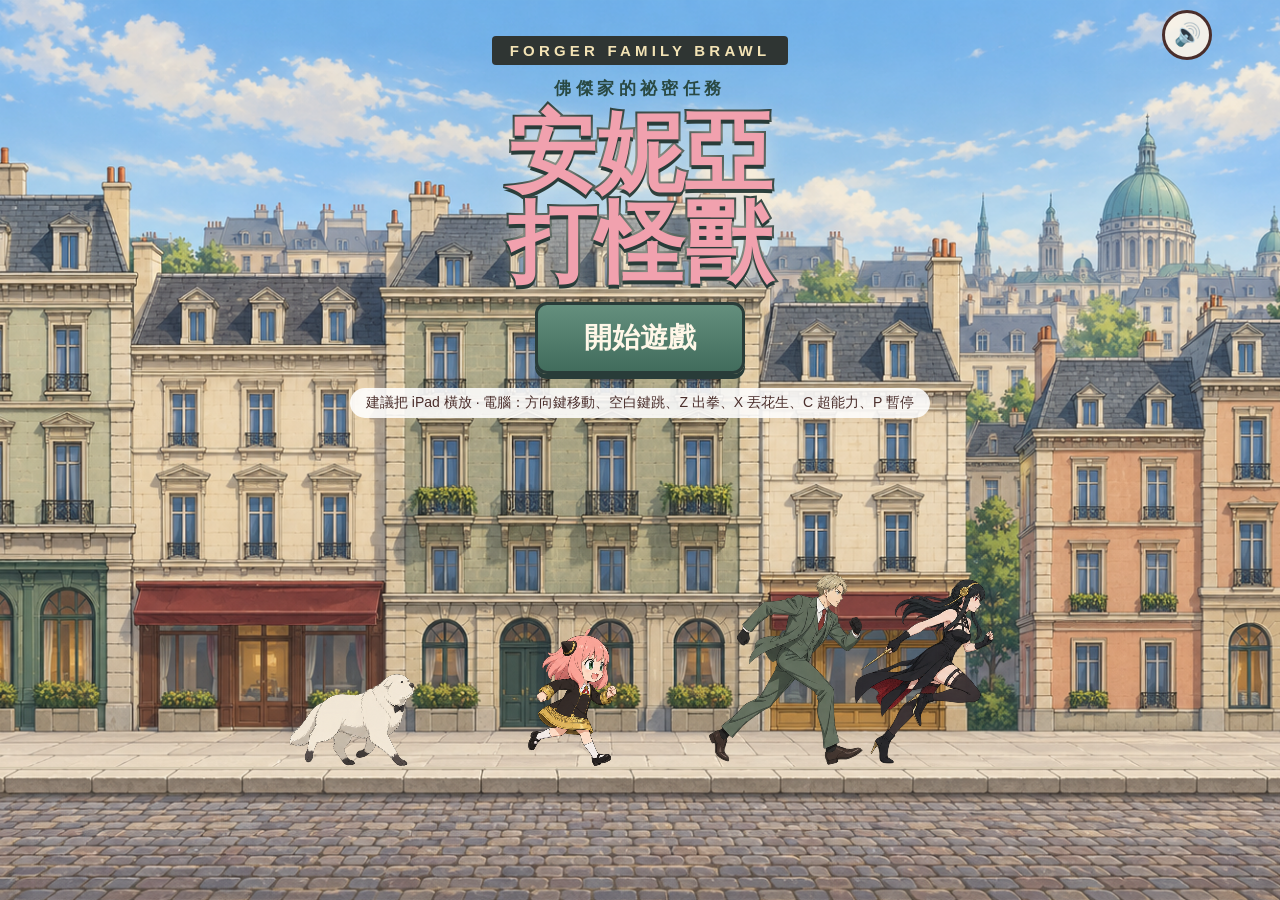
==== monster/index.html @ e6224e76 "安妮亞的遊戲樂園：女孩風首頁（3D 賽車、打怪獸，附 QR Code） Co-Authored-By: Claude Opus 5.5 <noreply@anthropic.com>" ====
<!doctype html>
<html lang="zh-Hant">
<head>
<meta charset="utf-8">
<meta name="viewport" content="width=device-width, initial-scale=1, maximum-scale=1, user-scalable=no, viewport-fit=cover">
<meta name="apple-mobile-web-app-capable" content="yes">
<meta name="mobile-web-app-capable" content="yes">
<meta name="apple-mobile-web-app-status-bar-style" content="black-translucent">
<meta name="apple-mobile-web-app-title" content="安妮亞打怪獸">
<meta name="theme-color" content="#5f8f74">
<link rel="apple-touch-icon" href="img/icon-180.png">
<link rel="manifest" href="manifest.webmanifest">
<title>安妮亞打怪獸</title>
<link rel="stylesheet" href="style.css?v=20261101-phone">
</head>
<body>
<canvas id="c"></canvas>
<div id="safe"></div>

<div id="title" class="screen">
  <div class="logo">
    <span class="logo-sub">FORGER FAMILY BRAWL</span>
    <span class="logo-kicker">佛傑家的祕密任務</span>
    <h1>安妮亞<br>打怪獸</h1>
  </div>
  <button id="btnStart" class="big-btn">開始遊戲</button>
  <p class="hint">建議把 iPad 橫放 · 電腦：方向鍵移動、空白鍵跳、Z 出拳、X 丟花生、C 超能力、P 暫停</p>
</div>

<div id="map" class="screen hidden">
  <h2 class="sel-title">選擇關卡</h2>
  <div id="levels" class="levels"></div>
  <div class="row-btns">
    <button id="btnBackTitle" class="small-btn">← 返回</button>
    <div class="seg" id="diff">
      <span>難度</span>
      <button data-v="0">簡單</button>
      <button data-v="1">普通</button>
    </div>
  </div>
</div>

<div id="pad" class="hidden">
  <div class="pad-left">
    <button class="ctl" data-k="left" aria-label="往左">◀</button>
    <button class="ctl" data-k="right" aria-label="往右">▶</button>
  </div>
  <div class="pad-right">
    <button class="ctl b-super" id="btnSuper" data-k="super">超能力</button>
    <button class="ctl b-throw" data-k="throw">花生</button>
    <button class="ctl b-punch" data-k="punch">拳</button>
    <button class="ctl b-jump" data-k="jump">跳</button>
  </div>
</div>

<button id="btnPause" class="pause-btn hidden" aria-label="暫停">II</button>
<button id="btnMute" class="mute-btn" aria-label="音效">🔊</button>

<div id="pause" class="screen dim hidden">
  <h2>暫停</h2>
  <button id="btnResume" class="big-btn">繼續</button>
  <div class="row-btns">
    <button id="btnRestart" class="small-btn">重新開始這關</button>
    <button id="btnQuit" class="small-btn">回關卡選擇</button>
  </div>
  <div class="howto">
    <b>怎麼玩</b>
    ◀ ▶ 移動 · 「跳」可以按兩下二段跳 · 「拳」連按三下是大絕拳<br>
    「花生」丟出花生 · 把壞人丟過來的東西用拳頭打回去！<br>
    打中壞人會集「超能力」，集滿就放心電感應波，還會叫家人來幫忙
  </div>
</div>

<div id="clear" class="screen dim hidden">
  <canvas width="240" height="250" class="clear-anya" data-portrait="anya" role="img" aria-label="安妮亞開心歡呼"></canvas>
  <h2>任務成功！</h2>
  <div id="clearStars" class="stars"></div>
  <p id="clearScore" class="score"></p>
  <div class="row-btns">
    <button id="btnMap2" class="small-btn">關卡選擇</button>
    <button id="btnNext" class="big-btn">下一關</button>
  </div>
</div>

<div id="over" class="screen dim hidden">
  <h2>哎呀…被打倒了</h2>
  <p class="score">別灰心，再來一次！</p>
  <div class="row-btns">
    <button id="btnMap3" class="small-btn">關卡選擇</button>
    <button id="btnBossRetry" class="small-btn">從魔王戰再試</button>
    <button id="btnRetry" class="big-btn">再試一次</button>
  </div>
</div>

<div id="ending" class="screen dim hidden">
  <canvas width="240" height="250" class="clear-anya" data-portrait="anya" role="img" aria-label="安妮亞開心歡呼"></canvas>
  <h2>全部任務完成！</h2>
  <p class="score">佛傑家一起守護了柏林特的和平！<br>安妮亞好開心，哇庫哇庫！</p>
  <button id="btnEndMap" class="big-btn">回關卡選擇</button>
</div>

<div id="rotate" class="screen hidden"><div class="rot">請把手機或 iPad 橫放來玩 ↻</div></div>

<script src="anime-art.js?v=20261101-phone"></script>
<script src="draw.js?v=20261101-phone"></script>
<script src="game.js?v=20261101-phone"></script>
</body>
</html>
---- monster/style.css ----
* { box-sizing: border-box; -webkit-tap-highlight-color: transparent; }
html, body {
  margin: 0; height: 100%; overflow: hidden; background: #bed4ce;
  font-family: -apple-system, "PingFang TC", "Noto Sans TC", "Microsoft JhengHei", sans-serif;
  color: #4a2e2b;
  user-select: none; -webkit-user-select: none; -webkit-touch-callout: none;
  touch-action: none; overscroll-behavior: none;
}
#c { position: fixed; inset: 0; width: 100%; height: 100%; display: block; }
#safe {
  position: fixed; visibility: hidden; pointer-events: none;
  padding: env(safe-area-inset-top) env(safe-area-inset-right) env(safe-area-inset-bottom) env(safe-area-inset-left);
}
.hidden { display: none !important; }
button { font-family: inherit; cursor: pointer; }

.screen {
  position: fixed; inset: 0;
  display: flex; flex-direction: column; align-items: center; justify-content: center; gap: 14px;
  padding: max(16px, env(safe-area-inset-top)) max(16px, env(safe-area-inset-right))
           max(16px, env(safe-area-inset-bottom)) max(16px, env(safe-area-inset-left));
}
.dim { background: rgba(40, 34, 40, .6); backdrop-filter: blur(4px); -webkit-backdrop-filter: blur(4px); color: #fff; }
.dim h2 { margin: 0; font-size: 44px; font-weight: 900; -webkit-text-stroke: 3px #4a2e2b; paint-order: stroke fill; }

/* 標題：仿原作海報的沉穩配色 */
#title { justify-content: flex-start; padding-top: max(36px, env(safe-area-inset-top)); }
.logo { text-align: center; }
.logo-sub {
  display: inline-block; background: #2f3533; color: #f3e3b5; font-weight: 900; letter-spacing: .28em;
  padding: 6px 18px; border-radius: 4px; font-size: 15px;
}
.logo-kicker { display: block; margin-top: 12px; color: #294943; font-size: 17px; font-weight: 800; letter-spacing: .26em; }
.logo h1 {
  margin: 8px 0 0; font-size: clamp(50px, 9vw, 88px); line-height: 1.02; font-weight: 900; color: #f1a1ae;
  -webkit-text-stroke: 4px #293c39; paint-order: stroke fill;
  text-shadow: 0 4px 0 #293c39, 0 8px 22px rgba(255,248,229,.7);
}
.hint { margin: 0; background: rgba(255,255,255,.88); padding: 6px 16px; border-radius: 99px; font-size: 14px; text-align: center; }

.big-btn {
  border: 3px solid #293c39; border-radius: 12px; padding: 14px 46px; font-size: 28px; font-weight: 900; color: #fff7e8;
  background: linear-gradient(#648f7d, #416c5c); box-shadow: 0 5px 0 #293c39;
}
.big-btn:active { transform: translateY(4px); box-shadow: 0 2px 0 #4a2e2b; }
.small-btn {
  border: 3px solid #4a2e2b; border-radius: 99px; padding: 9px 22px; font-size: 19px; font-weight: 800;
  color: #4a2e2b; background: #fdf6e8; box-shadow: 0 4px 0 #4a2e2b;
}
.small-btn:active { transform: translateY(3px); box-shadow: 0 1px 0 #4a2e2b; }
.row-btns { display: flex; gap: 14px; align-items: center; justify-content: center; flex-wrap: wrap; }

/* 關卡選擇 */
.sel-title {
  margin: 0; font-size: 28px; font-weight: 900; color: #fff; background: #5f8f74;
  padding: 6px 28px; border-radius: 6px; border: 3px solid #4a2e2b; box-shadow: 0 4px 0 #4a2e2b;
}
.levels { display: grid; grid-template-columns: repeat(4, 1fr); gap: 12px; width: 100%; max-width: 1000px; }
.lv-card {
  position: relative; border: 3px solid #4a2e2b; border-radius: 14px; padding: 12px 10px 10px; min-height: 170px;
  display: flex; flex-direction: column; align-items: center; justify-content: space-between; gap: 4px; text-align: center;
  color: #fff; box-shadow: 0 5px 0 #4a2e2b; font-family: inherit;
}
.lv-card:active { transform: translateY(3px); box-shadow: 0 2px 0 #4a2e2b; }
.th-city { background: linear-gradient(#53756366, #233e35e8), url('img/anime/city.png') center / cover; }
.th-school { background: linear-gradient(#84774e33, #5b4d27e8), url('img/anime/school.png') center / cover; }
.th-ship { background: linear-gradient(#aa6b4c44, #364f68e8), url('img/anime/ship.png') center / cover; }
.th-night { background: linear-gradient(#334b7633, #162337eb), url('img/anime/night.png') center / cover; }
.lv-no { font-size: 14px; font-weight: 800; background: rgba(0,0,0,.28); padding: 2px 10px; border-radius: 99px; }
.lv-name { font-size: 23px; font-weight: 900; -webkit-text-stroke: 2px #4a2e2b; paint-order: stroke fill; }
.lv-sub { font-size: 14px; font-weight: 700; }
.lv-boss { font-size: 13px; font-weight: 800; background: rgba(255,255,255,.88); color: #4a2e2b; padding: 2px 8px; border-radius: 6px; }
.lv-stars { font-size: 24px; color: #ffd84a; -webkit-text-stroke: 1px #4a2e2b; letter-spacing: 2px; }
.lv-card.locked { filter: grayscale(.85) brightness(.75); }
.lv-lock { position: absolute; inset: 0; display: flex; align-items: center; justify-content: center; font-size: 46px; }
.seg { display: flex; align-items: center; gap: 4px; background: #fdf6e8; border: 3px solid #4a2e2b; border-radius: 99px; padding: 4px; }
.seg span { font-weight: 900; padding: 0 8px 0 10px; }
.seg button { border: none; border-radius: 99px; padding: 7px 16px; font-size: 17px; font-weight: 800; background: transparent; color: #4a2e2b; }
.seg button.on { background: #f06c8e; color: #fff; }

/* 觸控按鈕 */
#pad { position: fixed; inset: 0; pointer-events: none; }
#pad .ctl {
  pointer-events: auto; position: absolute; border: 3px solid rgba(74,46,43,.85); border-radius: 50%;
  background: rgba(253,246,232,.72); color: #4a2e2b; font-weight: 900; display: flex; align-items: center; justify-content: center;
  touch-action: none; box-shadow: 0 4px 0 rgba(74,46,43,.6);
}
#pad .ctl.on { background: rgba(255,214,120,.92); transform: translateY(3px); box-shadow: 0 1px 0 rgba(74,46,43,.6); }
.pad-left .ctl { width: 104px; height: 104px; font-size: 40px; bottom: max(22px, env(safe-area-inset-bottom)); }
.pad-left .ctl[data-k="left"] { left: max(22px, env(safe-area-inset-left)); }
.pad-left .ctl[data-k="right"] { left: calc(max(22px, env(safe-area-inset-left)) + 120px); }
.pad-right .ctl { right: max(22px, env(safe-area-inset-right)); bottom: max(22px, env(safe-area-inset-bottom)); }
.b-jump { width: 110px; height: 110px; font-size: 32px; background: rgba(166,214,196,.8) !important; }
.b-jump.on { background: rgba(255,214,120,.92) !important; }
.b-punch { width: 110px; height: 110px; font-size: 36px; margin-right: 126px; background: rgba(255,170,190,.82) !important; }
.b-punch.on { background: rgba(255,214,120,.92) !important; }
#pad .b-punch { right: calc(max(22px, env(safe-area-inset-right)) + 126px); margin: 0; }
#pad .b-throw { width: 78px; height: 78px; font-size: 20px; bottom: calc(max(22px, env(safe-area-inset-bottom)) + 126px); right: calc(max(22px, env(safe-area-inset-right)) + 142px); }
#pad .b-super { width: 84px; height: 84px; font-size: 17px; bottom: calc(max(22px, env(safe-area-inset-bottom)) + 124px); right: calc(max(22px, env(safe-area-inset-right)) + 14px); opacity: .6; }
#pad .b-super.ready { opacity: 1; background: rgba(255,143,181,.95); color: #fff; animation: glow .6s ease-in-out infinite alternate; }
@keyframes glow { from { box-shadow: 0 0 0 0 rgba(255,143,181,.9), 0 4px 0 rgba(74,46,43,.6); } to { box-shadow: 0 0 22px 8px rgba(255,200,230,.9), 0 4px 0 rgba(74,46,43,.6); } }

.pause-btn, .mute-btn {
  position: fixed; top: max(10px, env(safe-area-inset-top)); width: 50px; height: 50px; border-radius: 50%;
  border: 3px solid #4a2e2b; background: rgba(253,246,232,.9); font-weight: 900; font-size: 20px; color: #4a2e2b; z-index: 5;
}
.pause-btn { right: max(10px, env(safe-area-inset-right)); }
.mute-btn { right: calc(max(10px, env(safe-area-inset-right)) + 58px); top: max(10px, env(safe-area-inset-top)); font-size: 22px; }
#pause .howto { background: rgba(255,255,255,.92); color: #4a2e2b; border-radius: 14px; padding: 10px 18px; font-size: 15px; line-height: 1.6; text-align: center; max-width: 640px; }
#pause .howto b { display: block; font-size: 17px; }

.clear-anya { height: min(34vh, 220px); filter: drop-shadow(0 6px 10px rgba(0,0,0,.35)); animation: hop .8s ease-in-out infinite alternate; }
@keyframes hop { to { transform: translateY(-10px) rotate(3deg); } }
.stars { font-size: 52px; color: #ffd84a; -webkit-text-stroke: 2px #4a2e2b; letter-spacing: 6px; line-height: 1; }
.score { margin: 0; font-size: 22px; font-weight: 800; text-align: center; line-height: 1.5; }
#rotate { background: #5f8f74; z-index: 20; }
.rot { font-size: 30px; font-weight: 900; color: #fff; background: rgba(0,0,0,.25); padding: 18px 28px; border-radius: 18px; }

@media (max-height: 560px) {
  .pad-left .ctl, .b-jump, .b-punch { width: 86px !important; height: 86px !important; }
  .pad-left .ctl[data-k="right"] { left: calc(max(22px, env(safe-area-inset-left)) + 100px); }
  #pad .b-punch { right: calc(max(22px, env(safe-area-inset-right)) + 104px); }
  #pad .b-throw { bottom: calc(max(22px, env(safe-area-inset-bottom)) + 102px); right: calc(max(22px, env(safe-area-inset-right)) + 116px); width: 66px; height: 66px; }
  #pad .b-super { bottom: calc(max(22px, env(safe-area-inset-bottom)) + 100px); width: 72px; height: 72px; }
  .lv-card { min-height: 140px; }
  .logo h1 { font-size: 56px; }
}

/* 手機版（橫放）：game.js 偵測到手機會在 <html> 加上 .phone */
html.phone .pad-left .ctl { width: 74px !important; height: 74px !important; font-size: 30px; bottom: max(12px, env(safe-area-inset-bottom)); }
html.phone .pad-left .ctl[data-k="left"] { left: max(14px, env(safe-area-inset-left)); }
html.phone .pad-left .ctl[data-k="right"] { left: calc(max(14px, env(safe-area-inset-left)) + 86px); }
html.phone #pad .b-jump, html.phone #pad .b-punch { width: 78px !important; height: 78px !important; font-size: 26px; bottom: max(12px, env(safe-area-inset-bottom)); }
html.phone #pad .b-jump { right: max(14px, env(safe-area-inset-right)); }
html.phone #pad .b-punch { right: calc(max(14px, env(safe-area-inset-right)) + 90px); }
html.phone #pad .b-throw { width: 58px; height: 58px; font-size: 15px; bottom: calc(max(12px, env(safe-area-inset-bottom)) + 92px); right: calc(max(14px, env(safe-area-inset-right)) + 100px); }
html.phone #pad .b-super { width: 62px; height: 62px; font-size: 13px; bottom: calc(max(12px, env(safe-area-inset-bottom)) + 90px); right: calc(max(14px, env(safe-area-inset-right)) + 10px); }
html.phone .pause-btn, html.phone .mute-btn { width: 42px; height: 42px; font-size: 17px; }
html.phone .mute-btn { right: calc(max(10px, env(safe-area-inset-right)) + 50px); }
html.phone .screen { gap: 8px; padding-top: max(10px, env(safe-area-inset-top)); padding-bottom: max(10px, env(safe-area-inset-bottom)); }
html.phone #title { padding-top: max(14px, env(safe-area-inset-top)); }
html.phone .logo-sub { font-size: 11px; padding: 4px 12px; }
html.phone .logo-kicker { font-size: 13px; margin-top: 6px; }
html.phone .logo h1 { font-size: 44px; margin-top: 10px; }
html.phone .hint { font-size: 12px; padding: 4px 12px; }
html.phone .big-btn { padding: 9px 30px; font-size: 21px; }
html.phone .small-btn { padding: 6px 16px; font-size: 15px; }
html.phone .sel-title { font-size: 20px; padding: 3px 18px; }
html.phone .levels { gap: 8px; }
html.phone .lv-card { min-height: 0; padding: 6px 6px 8px; gap: 2px; }
html.phone .lv-no { font-size: 11px; }
html.phone .lv-name { font-size: 17px; }
html.phone .lv-sub { font-size: 11px; }
html.phone .lv-boss { font-size: 10px; padding: 1px 5px; }
html.phone .lv-stars { font-size: 17px; }
html.phone .lv-lock { font-size: 32px; }
html.phone .seg button { padding: 4px 12px; font-size: 14px; }
html.phone .dim h2 { font-size: 30px; }
html.phone .clear-anya { height: 28vh; }
html.phone .stars { font-size: 34px; }
html.phone .score { font-size: 16px; }
html.phone #pause .howto { font-size: 12px; padding: 6px 12px; line-height: 1.5; }
html.phone .rot { font-size: 22px; }
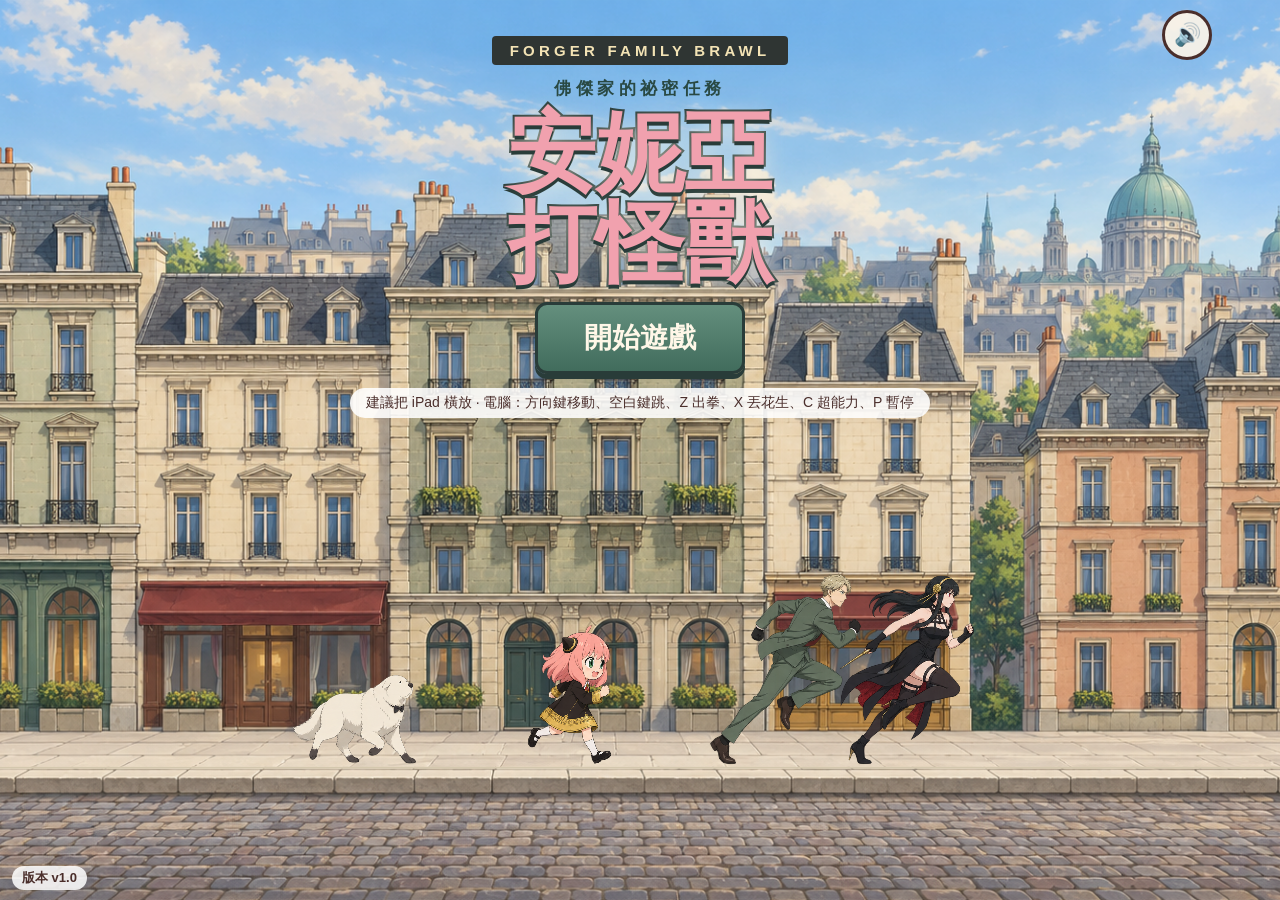
==== commit 931b2f6b: "打怪獸 v1.0：加入版本號與新版提示，離線快取改為網路優先 Co-Authored-By: Claude Opus 5.5 <noreply@anthropic.com>" ====
--- a/monster/index.html
+++ b/monster/index.html
@@ -11,7 +11,7 @@
 <link rel="apple-touch-icon" href="img/icon-180.png">
 <link rel="manifest" href="manifest.webmanifest">
 <title>安妮亞打怪獸</title>
-<link rel="stylesheet" href="style.css?v=20261101-phone">
+<link rel="stylesheet" href="style.css?v=20261101-ver">
 </head>
 <body>
 <canvas id="c"></canvas>
@@ -24,7 +24,9 @@
     <h1>安妮亞<br>打怪獸</h1>
   </div>
   <button id="btnStart" class="big-btn">開始遊戲</button>
+  <button id="updateNote" class="update-note hidden"></button>
   <p class="hint">建議把 iPad 橫放 · 電腦：方向鍵移動、空白鍵跳、Z 出拳、X 丟花生、C 超能力、P 暫停</p>
+  <div class="version-tag" id="verTitle"></div>
 </div>
 
 <div id="map" class="screen hidden">
@@ -69,6 +71,7 @@
     「花生」丟出花生 · 把壞人丟過來的東西用拳頭打回去！<br>
     打中壞人會集「超能力」，集滿就放心電感應波，還會叫家人來幫忙
   </div>
+  <div class="version-tag pause-ver" id="verPause"></div>
 </div>
 
 <div id="clear" class="screen dim hidden">
@@ -101,8 +104,9 @@
 
 <div id="rotate" class="screen hidden"><div class="rot">請把手機或 iPad 橫放來玩 ↻</div></div>
 
-<script src="anime-art.js?v=20261101-phone"></script>
-<script src="draw.js?v=20261101-phone"></script>
-<script src="game.js?v=20261101-phone"></script>
+<script src="version.js"></script>
+<script src="anime-art.js?v=20261101-ver"></script>
+<script src="draw.js?v=20261101-ver"></script>
+<script src="game.js?v=20261101-ver"></script>
 </body>
 </html>
--- a/monster/style.css
+++ b/monster/style.css
@@ -161,3 +161,17 @@
 html.phone .score { font-size: 16px; }
 html.phone #pause .howto { font-size: 12px; padding: 6px 12px; line-height: 1.5; }
 html.phone .rot { font-size: 22px; }
+
+/* 版本號與新版提示 */
+.version-tag {
+  position: absolute; left: max(12px, env(safe-area-inset-left)); bottom: max(10px, env(safe-area-inset-bottom));
+  background: rgba(255,255,255,.85); color: #4a2e2b; font-size: 13px; font-weight: 800; padding: 3px 10px; border-radius: 99px;
+}
+.pause-ver { position: static; margin-top: 4px; }
+.update-note {
+  border: none; border-radius: 99px; padding: 10px 22px; font-size: 18px; font-weight: 900; color: #4a2e2b; cursor: pointer;
+  background: #ffe066; box-shadow: 0 4px 0 #d9a400; animation: noteGlow 1s infinite alternate;
+}
+@keyframes noteGlow { from { box-shadow: 0 0 6px #ffd36b, 0 4px 0 #d9a400; } to { box-shadow: 0 0 24px #ffd36b, 0 4px 0 #d9a400; } }
+html.phone .version-tag { font-size: 11px; padding: 2px 8px; }
+html.phone .update-note { font-size: 15px; padding: 7px 16px; }
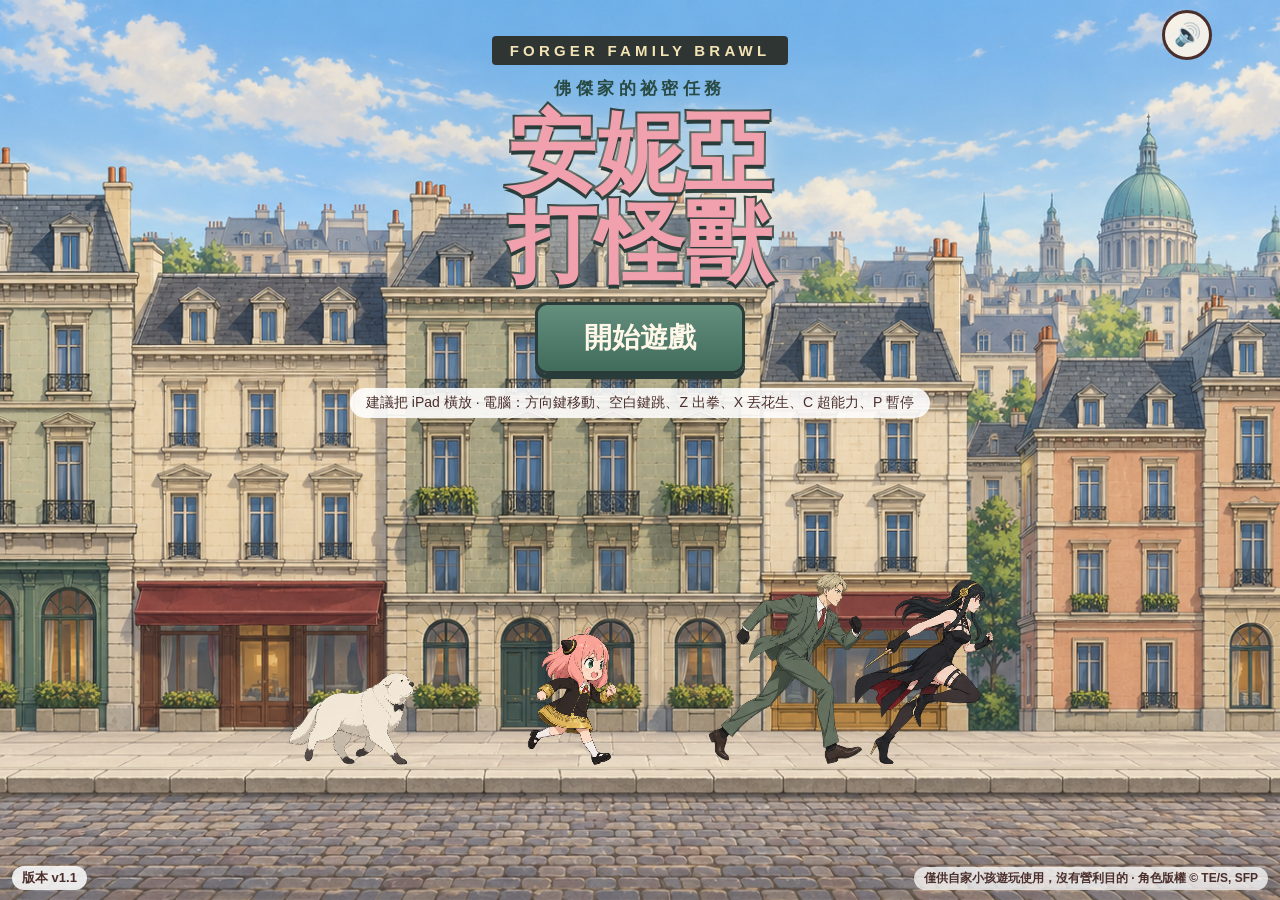
==== commit ad15a355: "打怪獸 v1.1：標題與暫停選單加入非營利聲明與角色版權 Co-Authored-By: Claude Opus 5.5 <noreply@anthropic.com>" ====
--- a/monster/index.html
+++ b/monster/index.html
@@ -11,7 +11,7 @@
 <link rel="apple-touch-icon" href="img/icon-180.png">
 <link rel="manifest" href="manifest.webmanifest">
 <title>安妮亞打怪獸</title>
-<link rel="stylesheet" href="style.css?v=20261101-ver">
+<link rel="stylesheet" href="style.css?v=20261102-legal">
 </head>
 <body>
 <canvas id="c"></canvas>
@@ -27,6 +27,7 @@
   <button id="updateNote" class="update-note hidden"></button>
   <p class="hint">建議把 iPad 橫放 · 電腦：方向鍵移動、空白鍵跳、Z 出拳、X 丟花生、C 超能力、P 暫停</p>
   <div class="version-tag" id="verTitle"></div>
+  <div class="legal-tag">僅供自家小孩遊玩使用，沒有營利目的 · 角色版權 © TE/S, SFP</div>
 </div>
 
 <div id="map" class="screen hidden">
@@ -72,6 +73,7 @@
     打中壞人會集「超能力」，集滿就放心電感應波，還會叫家人來幫忙
   </div>
   <div class="version-tag pause-ver" id="verPause"></div>
+  <div class="legal-tag pause-legal">僅供自家小孩遊玩使用，沒有營利目的 · 角色版權 © TE/S, SFP</div>
 </div>
 
 <div id="clear" class="screen dim hidden">
@@ -105,8 +107,8 @@
 <div id="rotate" class="screen hidden"><div class="rot">請把手機或 iPad 橫放來玩 ↻</div></div>
 
 <script src="version.js"></script>
-<script src="anime-art.js?v=20261101-ver"></script>
-<script src="draw.js?v=20261101-ver"></script>
-<script src="game.js?v=20261101-ver"></script>
+<script src="anime-art.js?v=20261102-legal"></script>
+<script src="draw.js?v=20261102-legal"></script>
+<script src="game.js?v=20261102-legal"></script>
 </body>
 </html>
--- a/monster/style.css
+++ b/monster/style.css
@@ -175,3 +175,12 @@
 @keyframes noteGlow { from { box-shadow: 0 0 6px #ffd36b, 0 4px 0 #d9a400; } to { box-shadow: 0 0 24px #ffd36b, 0 4px 0 #d9a400; } }
 html.phone .version-tag { font-size: 11px; padding: 2px 8px; }
 html.phone .update-note { font-size: 15px; padding: 7px 16px; }
+
+/* 非營利聲明 */
+.legal-tag {
+  position: absolute; right: max(12px, env(safe-area-inset-right)); bottom: max(10px, env(safe-area-inset-bottom));
+  background: rgba(255,255,255,.75); color: #4a2e2b; font-size: 12px; font-weight: 700; padding: 3px 10px; border-radius: 99px;
+}
+.pause-legal { position: static; background: none; color: rgba(255,255,255,.85); padding: 0; }
+html.phone .legal-tag { font-size: 10px; padding: 2px 8px; }
+html.phone .pause-legal { padding: 0; }
